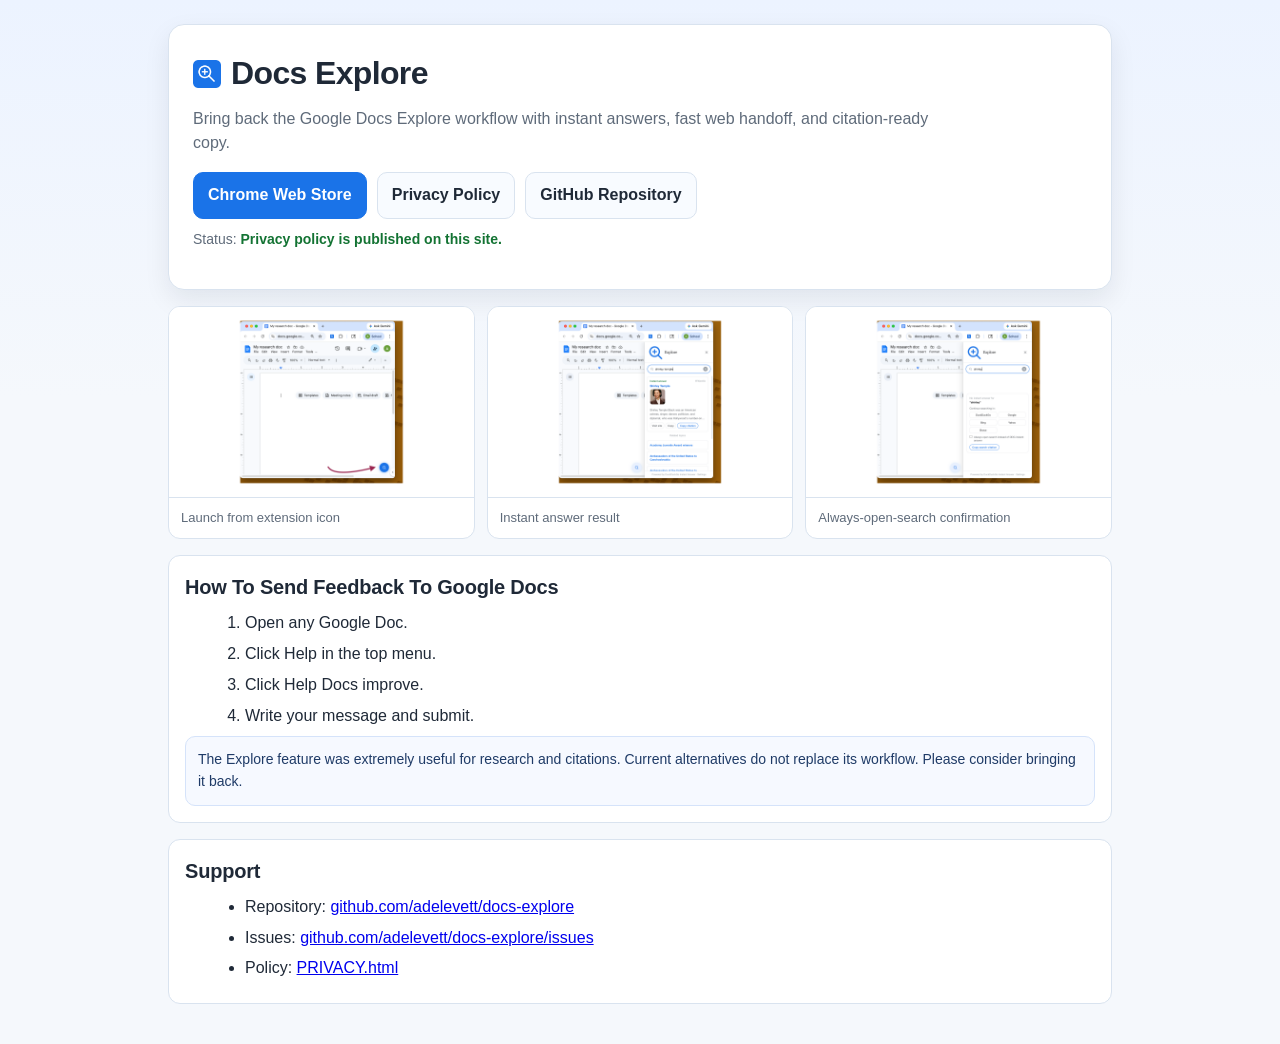
==== index.html @ 889e40be "Refactor code structure for improved readability and maintainability" ====
<!doctype html>
<html lang="en">
<head>
  <meta charset="utf-8" />
  <meta name="viewport" content="width=device-width, initial-scale=1" />
  <title>Docs Explore</title>
  <style>
    :root {
      --bg: #f5f8fc;
      --surface: #ffffff;
      --text: #1f2937;
      --muted: #5f6b7a;
      --line: #d9e3ef;
      --accent: #1a73e8;
      --accent-dark: #165ec0;
      --ok: #137333;
    }

    * { box-sizing: border-box; }

    body {
      margin: 0;
      font-family: -apple-system, BlinkMacSystemFont, "Segoe UI", Roboto, "Helvetica Neue", Arial, sans-serif;
      color: var(--text);
      background: linear-gradient(180deg, #ecf3ff 0%, var(--bg) 38%, var(--bg) 100%);
      line-height: 1.55;
    }

    .wrap {
      max-width: 980px;
      margin: 0 auto;
      padding: 24px 18px 40px;
    }

    .hero {
      background: var(--surface);
      border: 1px solid var(--line);
      border-radius: 16px;
      padding: 24px;
      box-shadow: 0 10px 26px rgba(15, 23, 42, 0.08);
    }

    .brand {
      display: flex;
      align-items: center;
      gap: 10px;
      margin-bottom: 8px;
    }

    h1 {
      margin: 0;
      font-size: 32px;
      letter-spacing: -0.02em;
    }

    .lead {
      margin: 0;
      color: var(--muted);
      font-size: 16px;
      max-width: 760px;
    }

    .cta {
      margin-top: 16px;
      display: flex;
      flex-wrap: wrap;
      gap: 10px;
    }

    .btn {
      display: inline-block;
      text-decoration: none;
      border-radius: 10px;
      padding: 10px 14px;
      font-weight: 600;
      border: 1px solid var(--line);
      color: var(--text);
      background: #f8fbff;
    }

    .btn.primary {
      background: var(--accent);
      color: #fff;
      border-color: var(--accent);
    }

    .btn.primary:hover { background: var(--accent-dark); }

    .grid {
      margin-top: 16px;
      display: grid;
      gap: 12px;
      grid-template-columns: repeat(3, 1fr);
    }

    .card {
      background: var(--surface);
      border: 1px solid var(--line);
      border-radius: 12px;
      overflow: hidden;
    }

    .card img {
      width: 100%;
      display: block;
      border-bottom: 1px solid var(--line);
    }

    .card p {
      margin: 0;
      padding: 10px 12px;
      font-size: 13px;
      color: var(--muted);
    }

    .section {
      margin-top: 16px;
      background: var(--surface);
      border: 1px solid var(--line);
      border-radius: 12px;
      padding: 16px;
    }

    h2 {
      margin: 0 0 8px;
      font-size: 20px;
      letter-spacing: -0.01em;
    }

    ol, ul { margin: 0 0 0 20px; }
    li { margin: 6px 0; }

    .quote {
      margin-top: 8px;
      background: #f6f9ff;
      border: 1px solid #d5e3fa;
      border-radius: 10px;
      padding: 12px;
      font-size: 14px;
      color: #1f3b67;
    }

    .muted {
      color: var(--muted);
      font-size: 14px;
    }

    .status {
      color: var(--ok);
      font-weight: 600;
    }

    @media (max-width: 900px) {
      .grid { grid-template-columns: 1fr; }
      h1 { font-size: 28px; }
    }
  </style>
</head>
<body>
  <main class="wrap">
    <section class="hero">
      <div class="brand">
        <img src="icons/icon48.png" width="28" height="28" alt="Docs Explore icon" />
        <h1>Docs Explore</h1>
      </div>
      <p class="lead">Bring back the Google Docs Explore workflow with instant answers, fast web handoff, and citation-ready copy.</p>
      <div class="cta">
        <a class="btn primary" href="https://chrome.google.com/webstore" target="_blank" rel="noopener">Chrome Web Store</a>
        <a class="btn" href="PRIVACY.html">Privacy Policy</a>
        <a class="btn" href="https://github.com/adelevett/docs-explore" target="_blank" rel="noopener">GitHub Repository</a>
      </div>
      <p class="muted" style="margin-top: 10px;">Status: <span class="status">Privacy policy is published on this site.</span></p>
    </section>

    <section class="grid" aria-label="Feature screenshots">
      <article class="card">
        <img src="store-assets/launch_from_icon_1280x800.png" alt="Launch from extension icon" />
        <p>Launch from extension icon</p>
      </article>
      <article class="card">
        <img src="store-assets/instant_answer_1280x800.png" alt="Instant answer result" />
        <p>Instant answer result</p>
      </article>
      <article class="card">
        <img src="store-assets/search_in_new_tab_1280x800.png" alt="Search opens in new tab" />
        <p>Always-open-search confirmation</p>
      </article>
    </section>

    <section class="section">
      <h2>How To Send Feedback To Google Docs</h2>
      <ol>
        <li>Open any Google Doc.</li>
        <li>Click Help in the top menu.</li>
        <li>Click Help Docs improve.</li>
        <li>Write your message and submit.</li>
      </ol>
      <div class="quote">The Explore feature was extremely useful for research and citations. Current alternatives do not replace its workflow. Please consider bringing it back.</div>
    </section>

    <section class="section">
      <h2>Support</h2>
      <ul>
        <li>Repository: <a href="https://github.com/adelevett/docs-explore" target="_blank" rel="noopener">github.com/adelevett/docs-explore</a></li>
        <li>Issues: <a href="https://github.com/adelevett/docs-explore/issues" target="_blank" rel="noopener">github.com/adelevett/docs-explore/issues</a></li>
        <li>Policy: <a href="PRIVACY.html">PRIVACY.html</a></li>
      </ul>
    </section>
  </main>
</body>
</html>
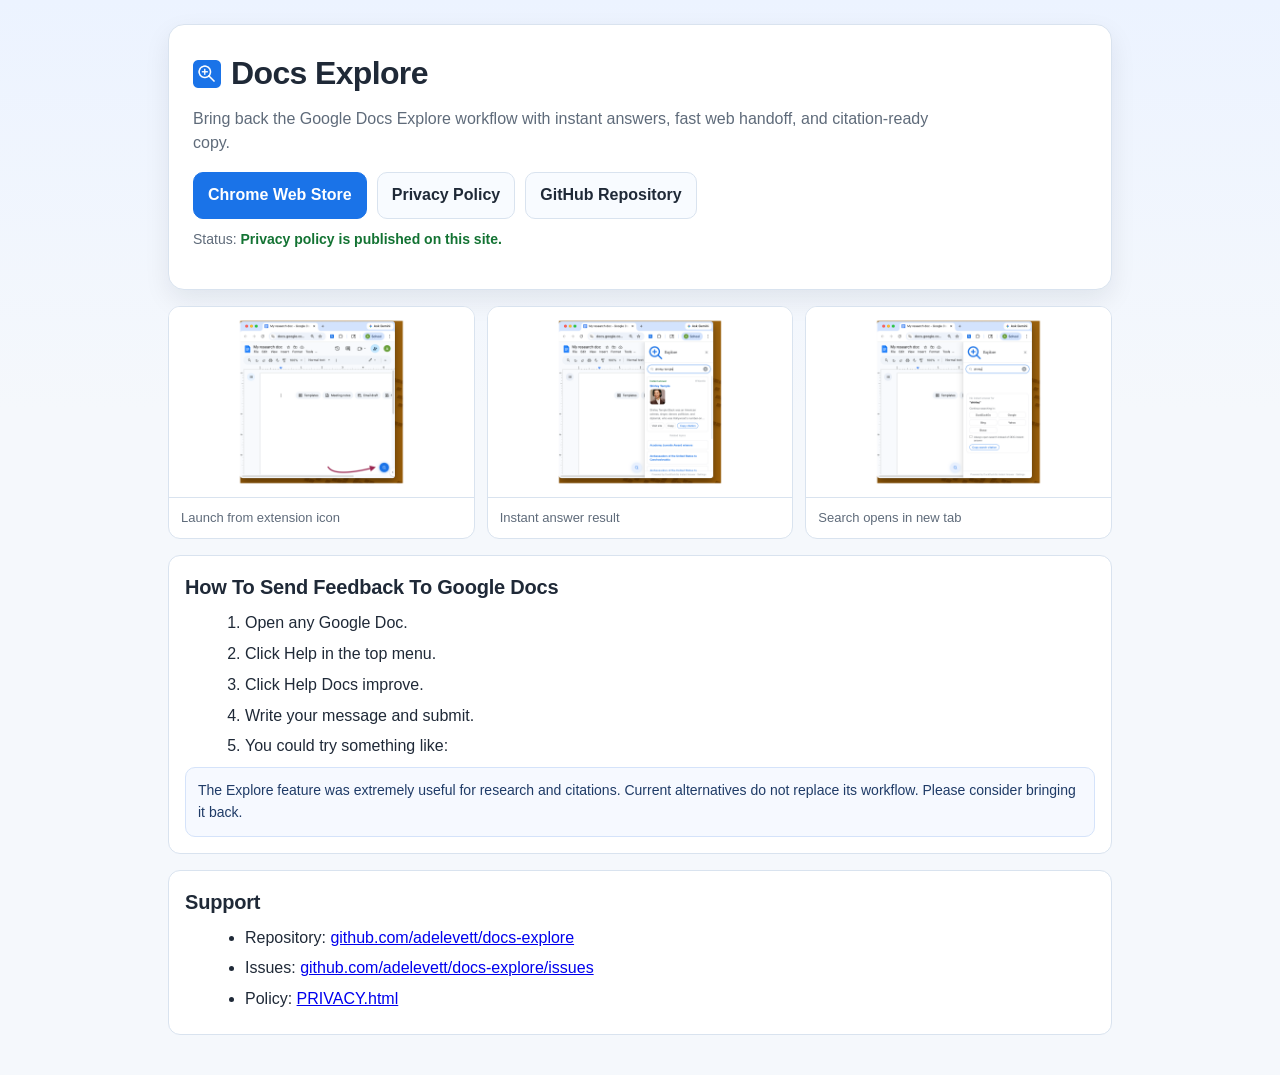
==== commit 4db454ec: "Update card description for search functionality" ====
--- a/index.html
+++ b/index.html
@@ -104,7 +104,45 @@
       width: 100%;
       display: block;
       border-bottom: 1px solid var(--line);
-    }
+      cursor: zoom-in;
+    }
+
+    /* lightbox */
+    .lb-overlay {
+      display: none;
+      position: fixed;
+      inset: 0;
+      background: rgba(10, 15, 30, 0.82);
+      z-index: 1000;
+      align-items: center;
+      justify-content: center;
+      padding: 20px;
+    }
+    .lb-overlay.open { display: flex; }
+    .lb-overlay img {
+      max-width: 100%;
+      max-height: 90vh;
+      border-radius: 10px;
+      box-shadow: 0 24px 64px rgba(0,0,0,.5);
+    }
+    .lb-close {
+      position: fixed;
+      top: 16px;
+      right: 20px;
+      background: rgba(255,255,255,.15);
+      border: none;
+      color: #fff;
+      font-size: 28px;
+      line-height: 1;
+      width: 40px;
+      height: 40px;
+      border-radius: 50%;
+      cursor: pointer;
+      display: flex;
+      align-items: center;
+      justify-content: center;
+    }
+    .lb-close:hover { background: rgba(255,255,255,.28); }
 
     .card p {
       margin: 0;
@@ -174,18 +212,39 @@
 
     <section class="grid" aria-label="Feature screenshots">
       <article class="card">
-        <img src="store-assets/launch_from_icon_1280x800.png" alt="Launch from extension icon" />
+        <img src="store-assets/launch_from_icon_1280x800.png" alt="Launch from extension icon" data-lb />
         <p>Launch from extension icon</p>
       </article>
       <article class="card">
-        <img src="store-assets/instant_answer_1280x800.png" alt="Instant answer result" />
+        <img src="store-assets/instant_answer_1280x800.png" alt="Instant answer result" data-lb />
         <p>Instant answer result</p>
       </article>
       <article class="card">
-        <img src="store-assets/search_in_new_tab_1280x800.png" alt="Search opens in new tab" />
-        <p>Always-open-search confirmation</p>
+        <img src="store-assets/search_in_new_tab_1280x800.png" alt="Search opens in new tab" data-lb />
+        <p>Search opens in new tab</p>
       </article>
     </section>
+
+    <div class="lb-overlay" id="lb" role="dialog" aria-modal="true" aria-label="Screenshot preview">
+      <button class="lb-close" id="lbClose" aria-label="Close">&times;</button>
+      <img id="lbImg" src="" alt="" />
+    </div>
+
+    <script>
+      const lb = document.getElementById('lb');
+      const lbImg = document.getElementById('lbImg');
+      document.querySelectorAll('img[data-lb]').forEach(img => {
+        img.addEventListener('click', () => {
+          lbImg.src = img.src;
+          lbImg.alt = img.alt;
+          lb.classList.add('open');
+        });
+      });
+      function closeLb() { lb.classList.remove('open'); }
+      document.getElementById('lbClose').addEventListener('click', closeLb);
+      lb.addEventListener('click', e => { if (e.target === lb) closeLb(); });
+      document.addEventListener('keydown', e => { if (e.key === 'Escape') closeLb(); });
+    </script>
 
     <section class="section">
       <h2>How To Send Feedback To Google Docs</h2>
@@ -194,6 +253,7 @@
         <li>Click Help in the top menu.</li>
         <li>Click Help Docs improve.</li>
         <li>Write your message and submit.</li>
+        <li>You could try something like:</li>
       </ol>
       <div class="quote">The Explore feature was extremely useful for research and citations. Current alternatives do not replace its workflow. Please consider bringing it back.</div>
     </section>
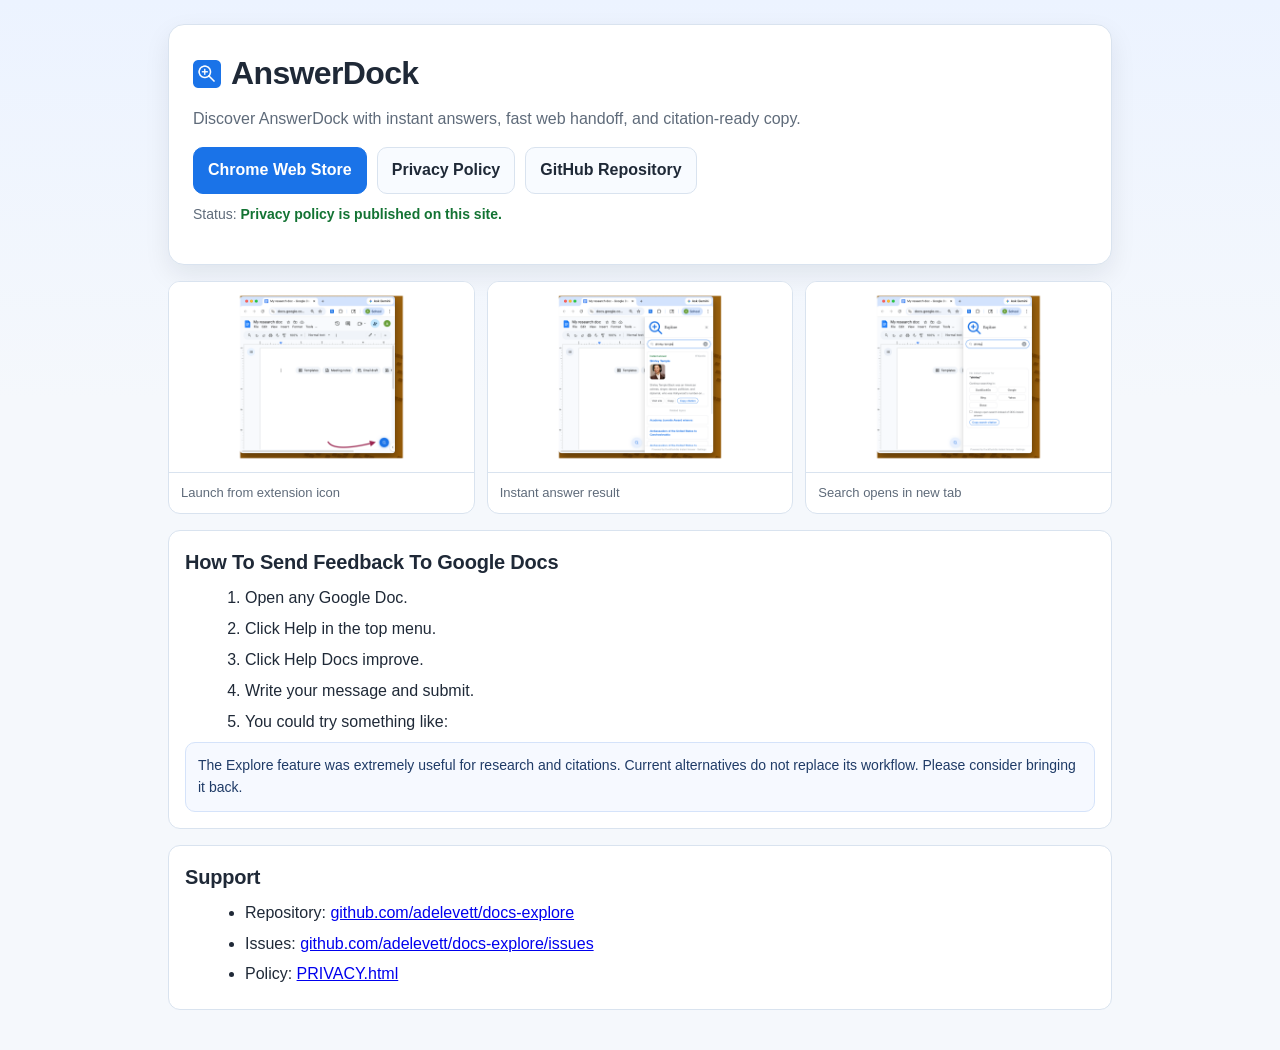
==== commit ec1ad9c4: "chore: rename project from Docs Explore to AnswerDock" ====
--- a/index.html
+++ b/index.html
@@ -1,9 +1,10 @@
 <!doctype html>
 <html lang="en">
+
 <head>
   <meta charset="utf-8" />
   <meta name="viewport" content="width=device-width, initial-scale=1" />
-  <title>Docs Explore</title>
+  <title>AnswerDock</title>
   <style>
     :root {
       --bg: #f5f8fc;
@@ -16,7 +17,9 @@
       --ok: #137333;
     }
 
-    * { box-sizing: border-box; }
+    * {
+      box-sizing: border-box;
+    }
 
     body {
       margin: 0;
@@ -84,7 +87,9 @@
       border-color: var(--accent);
     }
 
-    .btn.primary:hover { background: var(--accent-dark); }
+    .btn.primary:hover {
+      background: var(--accent-dark);
+    }
 
     .grid {
       margin-top: 16px;
@@ -118,18 +123,23 @@
       justify-content: center;
       padding: 20px;
     }
-    .lb-overlay.open { display: flex; }
+
+    .lb-overlay.open {
+      display: flex;
+    }
+
     .lb-overlay img {
       max-width: 100%;
       max-height: 90vh;
       border-radius: 10px;
-      box-shadow: 0 24px 64px rgba(0,0,0,.5);
-    }
+      box-shadow: 0 24px 64px rgba(0, 0, 0, .5);
+    }
+
     .lb-close {
       position: fixed;
       top: 16px;
       right: 20px;
-      background: rgba(255,255,255,.15);
+      background: rgba(255, 255, 255, .15);
       border: none;
       color: #fff;
       font-size: 28px;
@@ -142,7 +152,10 @@
       align-items: center;
       justify-content: center;
     }
-    .lb-close:hover { background: rgba(255,255,255,.28); }
+
+    .lb-close:hover {
+      background: rgba(255, 255, 255, .28);
+    }
 
     .card p {
       margin: 0;
@@ -165,8 +178,14 @@
       letter-spacing: -0.01em;
     }
 
-    ol, ul { margin: 0 0 0 20px; }
-    li { margin: 6px 0; }
+    ol,
+    ul {
+      margin: 0 0 0 20px;
+    }
+
+    li {
+      margin: 6px 0;
+    }
 
     .quote {
       margin-top: 8px;
@@ -189,25 +208,34 @@
     }
 
     @media (max-width: 900px) {
-      .grid { grid-template-columns: 1fr; }
-      h1 { font-size: 28px; }
+      .grid {
+        grid-template-columns: 1fr;
+      }
+
+      h1 {
+        font-size: 28px;
+      }
     }
   </style>
 </head>
+
 <body>
   <main class="wrap">
     <section class="hero">
       <div class="brand">
-        <img src="icons/icon48.png" width="28" height="28" alt="Docs Explore icon" />
-        <h1>Docs Explore</h1>
+        <img src="icons/icon48.png" width="28" height="28" alt="AnswerDock icon" />
+        <h1>AnswerDock</h1>
       </div>
-      <p class="lead">Bring back the Google Docs Explore workflow with instant answers, fast web handoff, and citation-ready copy.</p>
+      <p class="lead">Discover AnswerDock with instant answers, fast web handoff, and citation-ready copy.</p>
       <div class="cta">
-        <a class="btn primary" href="https://chrome.google.com/webstore" target="_blank" rel="noopener">Chrome Web Store</a>
+        <a class="btn primary" href="https://chrome.google.com/webstore" target="_blank" rel="noopener">Chrome Web
+          Store</a>
         <a class="btn" href="PRIVACY.html">Privacy Policy</a>
-        <a class="btn" href="https://github.com/adelevett/docs-explore" target="_blank" rel="noopener">GitHub Repository</a>
+        <a class="btn" href="https://github.com/adelevett/docs-explore" target="_blank" rel="noopener">GitHub
+          Repository</a>
       </div>
-      <p class="muted" style="margin-top: 10px;">Status: <span class="status">Privacy policy is published on this site.</span></p>
+      <p class="muted" style="margin-top: 10px;">Status: <span class="status">Privacy policy is published on this
+          site.</span></p>
     </section>
 
     <section class="grid" aria-label="Feature screenshots">
@@ -255,17 +283,21 @@
         <li>Write your message and submit.</li>
         <li>You could try something like:</li>
       </ol>
-      <div class="quote">The Explore feature was extremely useful for research and citations. Current alternatives do not replace its workflow. Please consider bringing it back.</div>
+      <div class="quote">The Explore feature was extremely useful for research and citations. Current alternatives do
+        not replace its workflow. Please consider bringing it back.</div>
     </section>
 
     <section class="section">
       <h2>Support</h2>
       <ul>
-        <li>Repository: <a href="https://github.com/adelevett/docs-explore" target="_blank" rel="noopener">github.com/adelevett/docs-explore</a></li>
-        <li>Issues: <a href="https://github.com/adelevett/docs-explore/issues" target="_blank" rel="noopener">github.com/adelevett/docs-explore/issues</a></li>
+        <li>Repository: <a href="https://github.com/adelevett/docs-explore" target="_blank"
+            rel="noopener">github.com/adelevett/docs-explore</a></li>
+        <li>Issues: <a href="https://github.com/adelevett/docs-explore/issues" target="_blank"
+            rel="noopener">github.com/adelevett/docs-explore/issues</a></li>
         <li>Policy: <a href="PRIVACY.html">PRIVACY.html</a></li>
       </ul>
     </section>
   </main>
 </body>
-</html>
+
+</html>
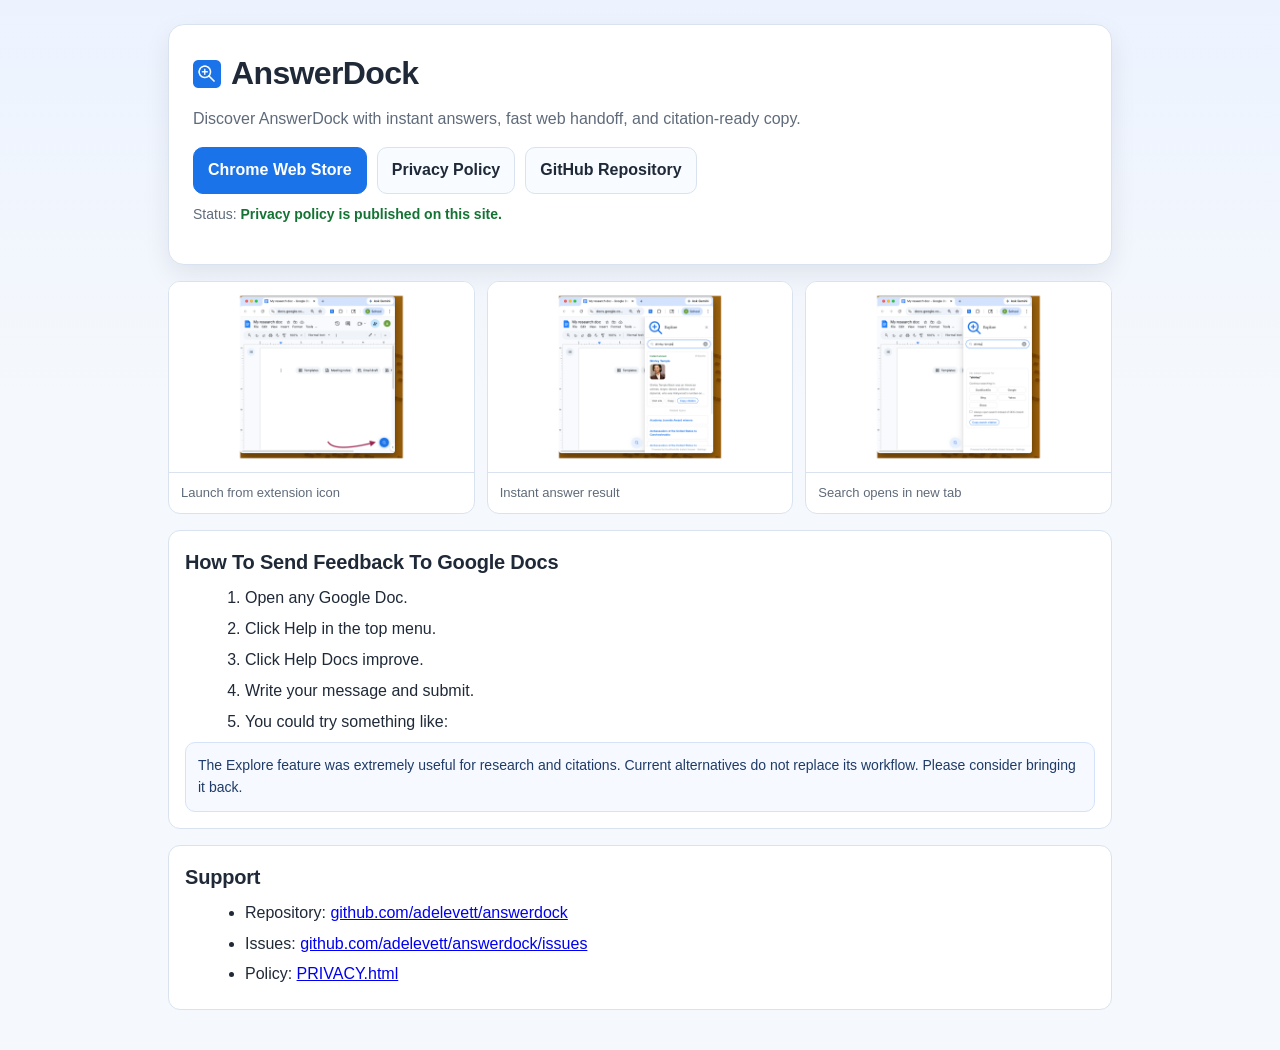
==== commit 649d9cfe: "refactor: rename project to answerdock and standardize function syntax in sidebar.js" ====
--- a/index.html
+++ b/index.html
@@ -231,7 +231,7 @@
         <a class="btn primary" href="https://chrome.google.com/webstore" target="_blank" rel="noopener">Chrome Web
           Store</a>
         <a class="btn" href="PRIVACY.html">Privacy Policy</a>
-        <a class="btn" href="https://github.com/adelevett/docs-explore" target="_blank" rel="noopener">GitHub
+        <a class="btn" href="https://github.com/adelevett/answerdock" target="_blank" rel="noopener">GitHub
           Repository</a>
       </div>
       <p class="muted" style="margin-top: 10px;">Status: <span class="status">Privacy policy is published on this
@@ -290,10 +290,10 @@
     <section class="section">
       <h2>Support</h2>
       <ul>
-        <li>Repository: <a href="https://github.com/adelevett/docs-explore" target="_blank"
-            rel="noopener">github.com/adelevett/docs-explore</a></li>
-        <li>Issues: <a href="https://github.com/adelevett/docs-explore/issues" target="_blank"
-            rel="noopener">github.com/adelevett/docs-explore/issues</a></li>
+        <li>Repository: <a href="https://github.com/adelevett/answerdock" target="_blank"
+            rel="noopener">github.com/adelevett/answerdock</a></li>
+        <li>Issues: <a href="https://github.com/adelevett/answerdock/issues" target="_blank"
+            rel="noopener">github.com/adelevett/answerdock/issues</a></li>
         <li>Policy: <a href="PRIVACY.html">PRIVACY.html</a></li>
       </ul>
     </section>
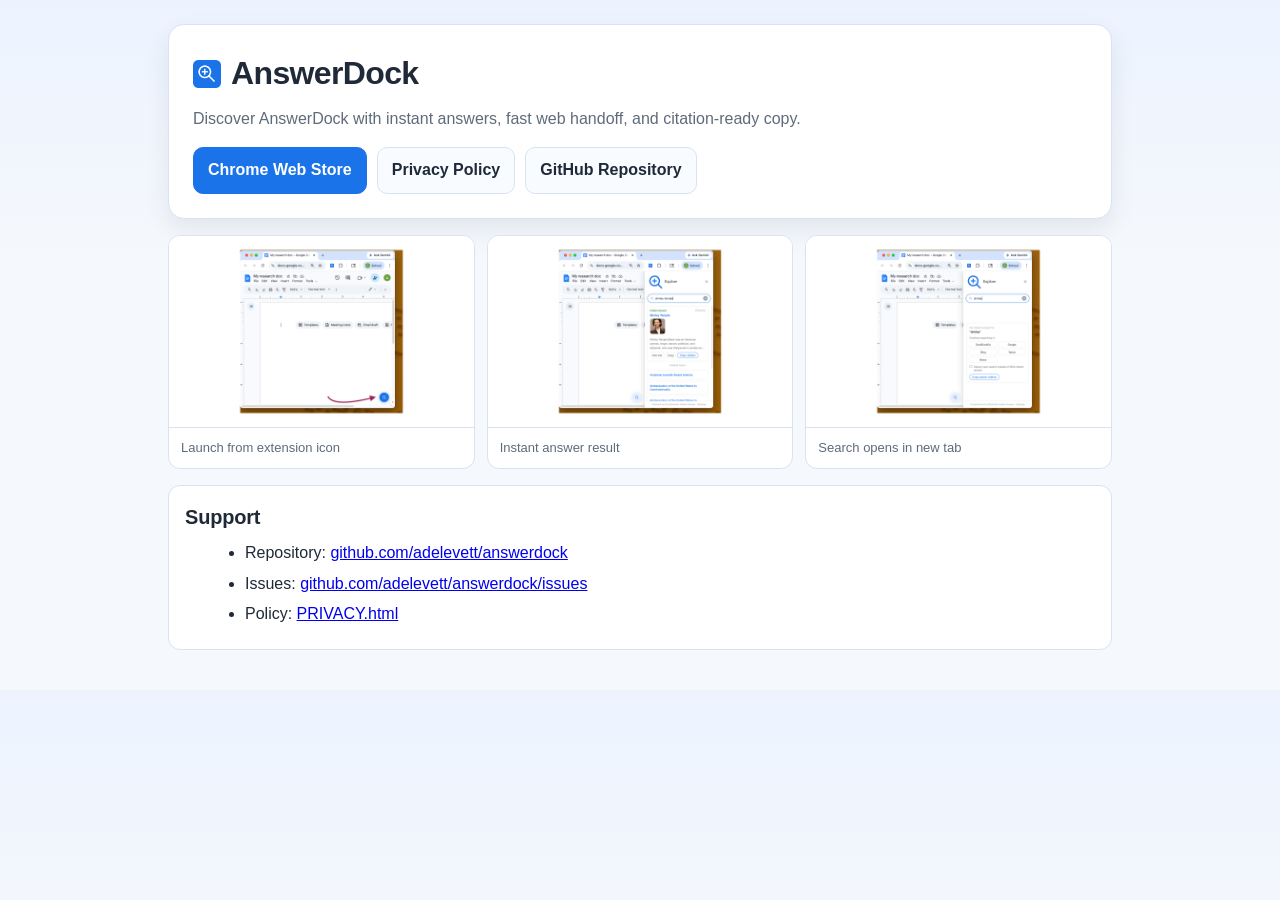
==== commit 99b92452: "refactor: remove privacy policy status text from index page" ====
--- a/index.html
+++ b/index.html
@@ -234,8 +234,6 @@
         <a class="btn" href="https://github.com/adelevett/answerdock" target="_blank" rel="noopener">GitHub
           Repository</a>
       </div>
-      <p class="muted" style="margin-top: 10px;">Status: <span class="status">Privacy policy is published on this
-          site.</span></p>
     </section>
 
     <section class="grid" aria-label="Feature screenshots">
@@ -275,19 +273,6 @@
     </script>
 
     <section class="section">
-      <h2>How To Send Feedback To Google Docs</h2>
-      <ol>
-        <li>Open any Google Doc.</li>
-        <li>Click Help in the top menu.</li>
-        <li>Click Help Docs improve.</li>
-        <li>Write your message and submit.</li>
-        <li>You could try something like:</li>
-      </ol>
-      <div class="quote">The Explore feature was extremely useful for research and citations. Current alternatives do
-        not replace its workflow. Please consider bringing it back.</div>
-    </section>
-
-    <section class="section">
       <h2>Support</h2>
       <ul>
         <li>Repository: <a href="https://github.com/adelevett/answerdock" target="_blank"
